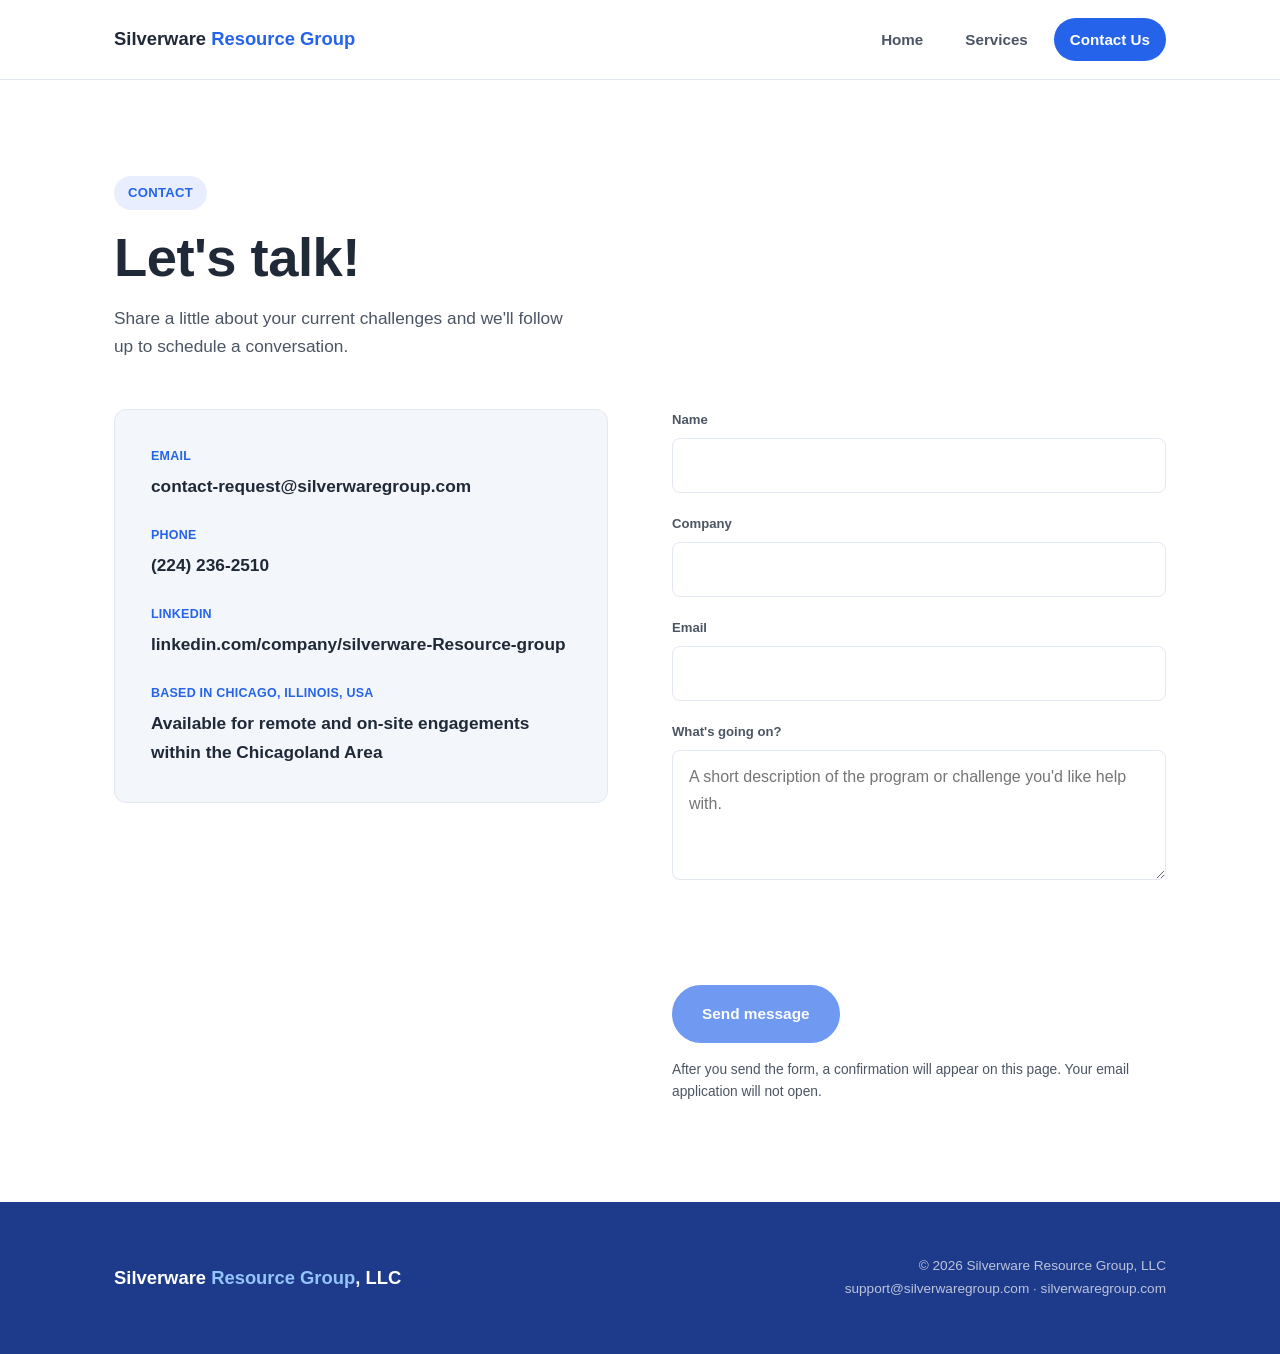
==== contact/index.html @ cdc07bdc "Update index.html" ====
<!doctype html>
<html lang="en" class="no-js">
<head>
<meta charset="utf-8">
<meta name="viewport" content="width=device-width, initial-scale=1, viewport-fit=cover">
<script>document.documentElement.classList.replace('no-js', 'js');</script>
<title>Contact Us — Silverware Resource Group</title>
<meta name="description" content="Get in touch with Silverware Resource Group to discuss fractional program, PMO, and delivery leadership support.">
<link rel="canonical" href="https://silverwaregroup.com/contact/">
<link rel="preconnect" href="https://challenges.cloudflare.com">
<link rel="stylesheet" href="../styles/style.css">
</head>
<body>

<a class="skip-link" href="#main-content">Skip to main content</a>

<header class="site-header">
  <nav class="nav" aria-label="Primary navigation">
    <a class="brand" href="../index.html">Silverware <span>Resource Group</span></a>
    <button class="nav-toggle" type="button" aria-expanded="false" aria-controls="primary-navigation">
      <span class="sr-only">Open navigation menu</span>
      <span class="nav-toggle-icon" aria-hidden="true"><span></span><span></span><span></span></span>
    </button>
    <ul class="nav-links" id="primary-navigation">
      <li><a href="../index.html">Home</a></li>
      <li><a href="../services/">Services</a></li>
      <li><a href="../contact/" aria-current="page">Contact Us</a></li>
    </ul>
  </nav>
</header>

<main id="main-content">

  <section class="hero hero-contact">
    <div class="wrap">
      <p class="eyebrow">Contact</p>
      <h1 class="hero-title-contact">Let's talk!</h1>
      <p class="lede">Share a little about your current challenges and we'll follow up to schedule a conversation.</p>
    </div>
  </section>

  <section class="contact-section">
    <div class="wrap">
      <div class="contact-grid">

        <div class="contact-card">
          <dl>
            <div>
              <dt>Email</dt>
              <dd><a href="mailto:contact-request@silverwaregroup.com">contact-request@silverwaregroup.com</a></dd>
            </div>
            <div>
              <dt>Phone</dt>
              <dd><a href="tel:+12242362510">(224) 236-2510</a></dd>
            </div>
            <div>
              <dt>LinkedIn</dt>
              <dd><a href="#">linkedin.com/company/silverware-Resource-group</a></dd>
            </div>
            <div>
              <dt>Based in Chicago, Illinois, USA</dt>
              <dd>Available for remote and on-site engagements within the Chicagoland Area</dd>
            </div>
          </dl>
        </div>

        <form
          class="contact-form"
          id="contact-form"
          action="https://forms.silverwaregroup.com/contact"
          method="post"
        >
          <div class="field">
            <label for="name">Name</label>
            <input id="name" name="name" type="text" autocomplete="name" maxlength="100" required>
          </div>
          <div class="field">
            <label for="company">Company</label>
            <input id="company" name="company" type="text" autocomplete="organization" maxlength="150">
          </div>
          <div class="field">
            <label for="email">Email</label>
            <input id="email" name="email" type="email" inputmode="email" autocomplete="email" maxlength="254" required>
          </div>
          <div class="field">
            <label for="message">What's going on?</label>
            <textarea id="message" name="message" maxlength="5000" required placeholder="A short description of the program or challenge you'd like help with."></textarea>
          </div>

          <div class="honeypot-field" aria-hidden="true">
            <label for="website">Leave this field blank</label>
            <input id="website" name="website" type="text" tabindex="-1" autocomplete="off">
          </div>

          <div class="turnstile-wrap" aria-label="Security verification">
            <div id="contact-turnstile"></div>
          </div>

          <noscript>
            <p class="form-status is-error">JavaScript must be enabled to submit this contact form.</p>
          </noscript>

          <p id="form-status" class="form-status" role="status" aria-live="polite" hidden></p>

          <div class="btn-row">
            <button class="btn btn-primary" id="contact-submit" type="submit" disabled>Send message</button>
          </div>
          <p class="form-note">After you send the form, a confirmation will appear on this page. Your email application will not open.</p>
        </form>

      </div>
    </div>
  </section>

</main>

<footer class="site-footer">
  <div class="wrap footer-grid">
    <p class="brand">Silverware <span>Resource Group</span>, LLC</p>
    <p class="footer-meta">© 2026 Silverware Resource Group, LLC<br><a href="mailto:support@silverwaregroup.com">support@silverwaregroup.com</a> · silverwaregroup.com</p>
  </div>
</footer>

<script src="../scripts/site.js" defer></script>
<script src="../scripts/contact-form.js" defer></script>
<script src="https://challenges.cloudflare.com/turnstile/v0/api.js?render=explicit&onload=onTurnstileLoad" defer></script>
</body>
</html>
---- styles/style.css ----
/* ==========================================================================
   Silverware Resource Group — shared stylesheet
   Palette: blue #2563EB / green #10B981 / amber #F59E0B / purple #8B5CF6 /
            teal #0891B2 / ink #1F2937 on white
   Fonts: Arial / Helvetica only
   ========================================================================== */

:root {
  --blue: #2563eb;
  --blue-dark: #1e3a8a;
  --green: #10b981;
  --amber: #f59e0b;
  --purple: #8b5cf6;
  --teal: #0891b2;

  --ink: #1f2937;
  --ink-soft: #4b5563;
  --paper: #ffffff;
  --paper-soft: #f3f6fb;
  --line: #e2e8f0;

  --font: Arial, Helvetica, "Helvetica Neue", sans-serif;

  --max-width: 1180px;
  --edge: clamp(24px, 5vw, 72px);
  --radius: 12px;
}

* { box-sizing: border-box; }

html { scroll-behavior: smooth; }

body {
  margin: 0;
  overflow-x: hidden;
  background: var(--paper);
  color: var(--ink);
  font-family: var(--font);
  font-size: 16px;
  line-height: 1.65;
  -webkit-font-smoothing: antialiased;
}

@media (prefers-reduced-motion: reduce) {
  * { animation: none !important; transition: none !important; scroll-behavior: auto !important; }
}

img {
  max-width: 100%;
  height: auto;
  display: block;
}

svg {
  max-width: 100%;
  display: block;
}

button,
input,
textarea { font: inherit; }

a { color: inherit; text-decoration: none; }

.sr-only {
  position: absolute;
  width: 1px;
  height: 1px;
  padding: 0;
  margin: -1px;
  overflow: hidden;
  clip: rect(0, 0, 0, 0);
  white-space: nowrap;
  border: 0;
}

.skip-link {
  position: fixed;
  top: 10px;
  left: 10px;
  z-index: 100;
  transform: translateY(-150%);
  padding: 10px 16px;
  border-radius: 8px;
  background: var(--blue-dark);
  color: #fff;
  font-weight: 700;
}

.skip-link:focus { transform: translateY(0); }

.wrap {
  max-width: var(--max-width);
  margin: 0 auto;
  padding-left: var(--edge);
  padding-right: var(--edge);
}

/* ---------------------------------- Nav ---------------------------------- */

.site-header {
  position: sticky;
  top: 0;
  z-index: 20;
  background: rgba(255, 255, 255, 0.94);
  backdrop-filter: saturate(140%) blur(6px);
  border-bottom: 1px solid var(--line);
}

.nav {
  position: relative;
  display: flex;
  align-items: center;
  justify-content: space-between;
  padding: 18px var(--edge);
  max-width: var(--max-width);
  margin: 0 auto;
  gap: 24px;
}

.brand {
  font-family: var(--font);
  font-size: 1.15rem;
  font-weight: 700;
  color: var(--ink);
  white-space: nowrap;
}

.brand span {
  color: var(--blue);
}

.nav-toggle {
  display: none;
  width: 46px;
  height: 46px;
  flex: 0 0 46px;
  align-items: center;
  justify-content: center;
  padding: 0;
  border: 1px solid var(--line);
  border-radius: 10px;
  background: var(--paper);
  color: var(--ink);
  cursor: pointer;
}

.nav-toggle:hover { background: var(--paper-soft); }
.no-js .nav-toggle { display: none; }

.nav-toggle-icon {
  width: 22px;
  height: 18px;
  display: flex;
  flex-direction: column;
  justify-content: space-between;
}

.nav-toggle-icon span {
  width: 100%;
  height: 2px;
  border-radius: 999px;
  background: currentColor;
  transition: transform 0.2s ease, opacity 0.2s ease;
}

.nav.nav-open .nav-toggle-icon span:nth-child(1) { transform: translateY(8px) rotate(45deg); }
.nav.nav-open .nav-toggle-icon span:nth-child(2) { opacity: 0; }
.nav.nav-open .nav-toggle-icon span:nth-child(3) { transform: translateY(-8px) rotate(-45deg); }

.nav-links {
  display: flex;
  gap: clamp(6px, 1vw, 10px);
  list-style: none;
  margin: 0;
  padding: 0;
  font-size: 0.95rem;
  font-weight: 700;
}

.nav-links a {
  display: inline-block;
  padding: 9px 16px;
  border-radius: 999px;
  color: var(--ink-soft);
  transition: all 0.2s ease;
}

.nav-links a:hover {
  color: var(--blue);
  background: var(--paper-soft);
}

.nav-links a[aria-current="page"] {
  color: #fff;
  background: var(--blue);
}

/* ---------------------------------- Hero ---------------------------------- */

.hero { padding: clamp(48px, 8vw, 96px) 0 clamp(40px, 6vw, 64px); }

.hero-grid {
  display: grid;
  grid-template-columns: 1.05fr 0.95fr;
  gap: clamp(32px, 6vw, 64px);
  align-items: center;
}

.eyebrow {
  display: inline-block;
  font-size: 0.82rem;
  font-weight: 700;
  letter-spacing: 0.02em;
  text-transform: uppercase;
  color: var(--blue);
  background: #e8eefd;
  padding: 6px 14px;
  border-radius: 999px;
  margin: 0 0 18px;
}

.hero h1 {
  font-family: var(--font);
  font-weight: 700;
  font-size: clamp(2.3rem, 4.6vw, 3.4rem);
  line-height: 1.1;
  letter-spacing: -0.01em;
  margin: 0 0 16px;
  color: var(--ink);
}

.hero .subhead {
  font-size: clamp(1.1rem, 1.6vw, 1.3rem);
  font-weight: 700;
  color: var(--blue-dark);
  margin: 0 0 18px;
}

.hero p.lede {
  font-size: 1.08rem;
  color: var(--ink-soft);
  max-width: 48ch;
  margin: 0 0 32px;
}

.hero-art { position: relative; min-width: 0; }

.hero-art img {
  width: 100%;
  height: auto;
  aspect-ratio: auto;
  object-fit: cover;
  border-radius: var(--radius);
  box-shadow: 0 20px 45px -18px rgba(31, 41, 55, 0.35);
}

.hero-art .photo-credit {
  margin-top: 10px;
  font-size: 0.74rem;
  color: var(--ink-soft);
  text-align: right;
}

.hero-art .photo-credit a:hover { color: var(--blue); }

/* ---------------------------------- Buttons ---------------------------------- */

.btn-row { display: flex; flex-wrap: wrap; gap: 16px; align-items: center; }

.btn {
  min-height: 48px;
  display: inline-flex;
  align-items: center;
  gap: 10px;
  padding: 14px 28px;
  font-family: var(--font);
  font-size: 0.96rem;
  font-weight: 700;
  border-radius: 999px;
  border: 2px solid transparent;
  cursor: pointer;
  transition: all 0.2s ease;
}

.btn-primary { background: var(--blue); color: #fff; border-color: var(--blue); }
.btn-primary:hover { background: var(--blue-dark); border-color: var(--blue-dark); }

.btn-ghost { background: transparent; color: var(--blue); border-color: var(--blue); }
.btn-ghost:hover { background: var(--blue); color: #fff; }

.btn svg { width: 16px; height: 16px; }

/* ---------------------------------- Sections ---------------------------------- */

section { padding: clamp(48px, 7vw, 84px) 0; }

.section-alt { background: var(--paper-soft); }

.section-head { max-width: 62ch; margin-bottom: clamp(32px, 5vw, 52px); }

.section-head h2 {
  font-family: var(--font);
  font-weight: 700;
  font-size: clamp(1.7rem, 2.8vw, 2.2rem);
  margin: 10px 0 14px;
  color: var(--ink);
}

.section-head p { color: var(--ink-soft); font-size: 1.04rem; margin: 0; }

.hero-title-narrow { max-width: 22ch; }
.hero-title-contact { max-width: 18ch; }
.hero-contact { padding-bottom: 8px; }
.service-section,
.contact-section { padding-top: 8px; }

/* ---------------------------------- Icon badges ---------------------------------- */

.icon-badge {
  width: 52px;
  height: 52px;
  border-radius: 14px;
  display: flex;
  align-items: center;
  justify-content: center;
  margin-bottom: 18px;
}

.icon-badge svg { width: 26px; height: 26px; }

.icon-blue   { background: #e8eefd; color: var(--blue); }
.icon-green  { background: #e3f9f1; color: var(--green); }
.icon-amber  { background: #fef3e2; color: var(--amber); }
.icon-purple { background: #f1ecfe; color: var(--purple); }
.icon-teal   { background: #e3f4f8; color: var(--teal); }

/* ---------------------------------- Pillars (home strip) ---------------------------------- */

.pillars {
  display: grid;
  grid-template-columns: repeat(4, 1fr);
  gap: 28px;
}

.pillar {
  background: var(--paper);
  border: 1px solid var(--line);
  border-radius: var(--radius);
  padding: 28px 24px;
  transition: transform 0.2s ease, box-shadow 0.2s ease;
}

.pillar:hover {
  transform: translateY(-4px);
  box-shadow: 0 16px 32px -20px rgba(31, 41, 55, 0.25);
}

.pillar h3 {
  font-family: var(--font);
  font-size: 1.1rem;
  font-weight: 700;
  margin: 0 0 8px;
  line-height: 1.3;
}

.pillar p { font-size: 0.95rem; color: var(--ink-soft); margin: 0; }

/* ---------------------------------- Services list ---------------------------------- */

.service-list {
  display: grid;
  gap: 22px;
}

.service-row {
  display: grid;
  grid-template-columns: 64px 1fr;
  gap: 24px;
  padding: 28px;
  background: var(--paper);
  border: 1px solid var(--line);
  border-radius: var(--radius);
  transition: transform 0.2s ease, box-shadow 0.2s ease;
}

.service-row:hover {
  transform: translateY(-3px);
  box-shadow: 0 18px 36px -22px rgba(31, 41, 55, 0.28);
}

.service-row .icon-badge { margin-bottom: 0; }

.service-row > div:last-child { min-width: 0; }

.service-row h3 {
  font-family: var(--font);
  font-size: clamp(1.2rem, 1.8vw, 1.4rem);
  font-weight: 700;
  margin: 0 0 8px;
  color: var(--ink);
  line-height: 1.25;
}

.service-row p { margin: 0; color: var(--ink-soft); font-size: 1rem; max-width: 68ch; }

.service-row .tag {
  display: inline-block;
  margin-top: 14px;
  font-size: 0.78rem;
  font-weight: 700;
  text-transform: uppercase;
  letter-spacing: 0.02em;
  color: var(--blue);
  background: #e8eefd;
  padding: 4px 12px;
  border-radius: 999px;
}

/* ---------------------------------- CTA band ---------------------------------- */

.cta-band {
  background: linear-gradient(135deg, var(--blue) 0%, var(--blue-dark) 100%);
  color: #fff;
}

.cta-band .section-head p { color: rgba(255,255,255,0.85); }
.cta-copy { color: rgba(255,255,255,0.85); font-size: 1.04rem; margin: 0 0 28px; }
.cta-band .eyebrow { background: rgba(255,255,255,0.16); color: #fff; }
.cta-band h2 { color: #fff; }

.cta-band .btn-primary { background: #fff; color: var(--blue-dark); border-color: #fff; }
.cta-band .btn-primary:hover { background: var(--amber); border-color: var(--amber); color: #fff; }

.cta-band .btn-ghost { color: #fff; border-color: rgba(255,255,255,0.6); }
.cta-band .btn-ghost:hover { background: rgba(255,255,255,0.16); }

.cta-grid {
  display: grid;
  grid-template-columns: 1.1fr 0.9fr;
  gap: clamp(32px, 6vw, 56px);
  align-items: center;
}

.cta-grid img {
  width: 100%;
  height: auto;
  border-radius: var(--radius);
  box-shadow: 0 20px 45px -18px rgba(0,0,0,0.4);
}

/* ---------------------------------- Contact ---------------------------------- */

.contact-grid {
  display: grid;
  grid-template-columns: 1fr 1fr;
  gap: clamp(32px, 6vw, 64px);
  align-items: start;
}

.contact-card {
  background: var(--paper-soft);
  border: 1px solid var(--line);
  border-radius: var(--radius);
  padding: clamp(28px, 4vw, 36px);
}

.contact-card dl { margin: 0; display: grid; gap: 24px; }

.contact-card dt {
  font-size: 0.78rem;
  font-weight: 700;
  letter-spacing: 0.02em;
  text-transform: uppercase;
  color: var(--blue);
  margin-bottom: 6px;
}

.contact-card dd { margin: 0; font-size: 1.08rem; font-weight: 700; overflow-wrap: anywhere; }

.contact-card dd a:hover { color: var(--blue); }

form.contact-form { display: grid; gap: 20px; }

.field { display: grid; gap: 8px; }

.field label {
  font-size: 0.82rem;
  font-weight: 700;
  color: var(--ink-soft);
}

.field input,
.field textarea {
  font-family: var(--font);
  font-size: 1rem;
  padding: 13px 16px;
  border: 1px solid var(--line);
  background: var(--paper);
  color: var(--ink);
  border-radius: 8px;
  width: 100%;
  min-width: 0;
}

.field input:focus,
.field textarea:focus,
a:focus-visible,
button:focus-visible {
  outline: 2px solid var(--blue);
  outline-offset: 2px;
}

.field textarea { resize: vertical; min-height: 130px; }

.form-note { font-size: 0.86rem; color: var(--ink-soft); margin-top: -4px; }

.honeypot-field {
  position: absolute;
  left: -10000px;
  width: 1px;
  height: 1px;
  overflow: hidden;
}

.turnstile-wrap {
  width: 100%;
  min-height: 65px;
  overflow: hidden;
}

#contact-turnstile { max-width: 100%; }

.form-status {
  margin: 0;
  padding: 12px 14px;
  border-left: 4px solid var(--blue);
  border-radius: 8px;
  background: var(--paper-soft);
  color: var(--ink);
  font-size: 0.92rem;
  font-weight: 700;
}

.form-status.is-success { border-left-color: var(--green); }
.form-status.is-error { border-left-color: var(--amber); }

.contact-form .btn:disabled {
  cursor: not-allowed;
  opacity: 0.65;
}

/* ---------------------------------- Footer ---------------------------------- */

.site-footer {
  background: var(--blue-dark);
  color: rgba(255,255,255,0.85);
  padding: 40px 0;
}

.footer-grid {
  display: flex;
  justify-content: space-between;
  align-items: center;
  flex-wrap: wrap;
  gap: 16px;
}

.site-footer .brand { color: #fff; }
.site-footer .brand span { color: #93c5fd; }

.footer-meta {
  font-size: 0.85rem;
  color: rgba(255,255,255,0.7);
  text-align: right;
}

.footer-meta a:hover { color: #fff; }

/* ---------------------------------- Responsive ---------------------------------- */

@media (max-width: 1000px) {
  .pillars { gap: 22px; }
  .pillar { padding: 24px 20px; }
}

@media (max-width: 900px) {
  .hero-grid { grid-template-columns: 1fr; }
  .hero-art { order: -1; }
  .hero-art img {
    width: 100%;
    max-height: 440px;
    object-fit: cover;
  }

  .pillars { grid-template-columns: 1fr 1fr; }

  .cta-grid { grid-template-columns: 1fr; }
  .cta-grid img {
    order: -1;
  }

  .contact-grid { grid-template-columns: 1fr; }
  .contact-card { max-width: none; }

  .footer-meta { text-align: left; }
}

@media (max-width: 720px) {
  :root { --edge: 20px; }

  .site-header {
    padding-left: env(safe-area-inset-left);
    padding-right: env(safe-area-inset-right);
  }

  .nav {
    flex-wrap: wrap;
    padding-top: 12px;
    padding-bottom: 12px;
    gap: 12px;
  }

  .brand {
    min-width: 0;
    font-size: 1.08rem;
    white-space: normal;
    line-height: 1.2;
  }

  .nav-toggle { display: inline-flex; }

  .nav-links {
    order: 3;
    width: 100%;
    flex-direction: column;
    gap: 4px;
    padding-top: 10px;
    border-top: 1px solid var(--line);
  }

  .js .nav-links { display: none; }
  .js .nav.nav-open .nav-links { display: flex; }

  .nav-links a {
    display: block;
    width: 100%;
    min-height: 44px;
    padding: 10px 14px;
    border-radius: 8px;
  }

  .hero {
    padding-top: 38px;
    padding-bottom: 40px;
  }

  section { padding-top: 44px; padding-bottom: 44px; }

  .hero h1 { font-size: clamp(2rem, 9vw, 2.75rem); }
  .hero p.lede { font-size: 1.02rem; }

  .section-head { margin-bottom: 30px; }
  .section-head h2 { font-size: clamp(1.55rem, 7vw, 2rem); }

  .footer-grid {
    align-items: flex-start;
    flex-direction: column;
  }

  .footer-meta { margin: 0; }
}

@media (max-width: 620px) {
  .pillars { grid-template-columns: 1fr; }

  .btn-row {
    align-items: stretch;
    gap: 12px;
  }

  .btn-row .btn {
    flex: 1 1 100%;
    width: 100%;
    max-width: 100%;
    justify-content: center;
    text-align: center;
  }

  .service-row {
    grid-template-columns: 52px minmax(0, 1fr);
    gap: 16px;
    padding: 22px;
  }

  .service-row .icon-badge {
    width: 48px;
    height: 48px;
  }

  .contact-card { padding: 24px; }
  .contact-grid > * { min-width: 0; }
}

@media (max-width: 430px) {
  :root { --edge: 18px; }

  .nav { gap: 10px; }
  .brand { font-size: 1rem; }

  .hero-art img { max-height: 300px; }

  .eyebrow {
    font-size: 0.74rem;
    padding: 5px 11px;
  }

  .pillar { padding: 24px 20px; }

  .service-row {
    grid-template-columns: 1fr;
    padding: 22px 20px;
  }

  .service-row .icon-badge { margin-bottom: 2px; }

  .contact-card dd { font-size: 1rem; }

  .site-footer { padding: 32px 0; }
}

@media (hover: none) {
  .pillar:hover,
  .service-row:hover {
    transform: none;
    box-shadow: none;
  }
}

@media (max-width: 340px) {
  :root { --edge: 14px; }
  .brand { max-width: 210px; }
  .eyebrow {
    font-size: 0.68rem;
    letter-spacing: 0;
    padding: 5px 9px;
    white-space: nowrap;
  }
  .nav-toggle { width: 42px; height: 42px; flex-basis: 42px; }
  .btn { padding-left: 20px; padding-right: 20px; }
}
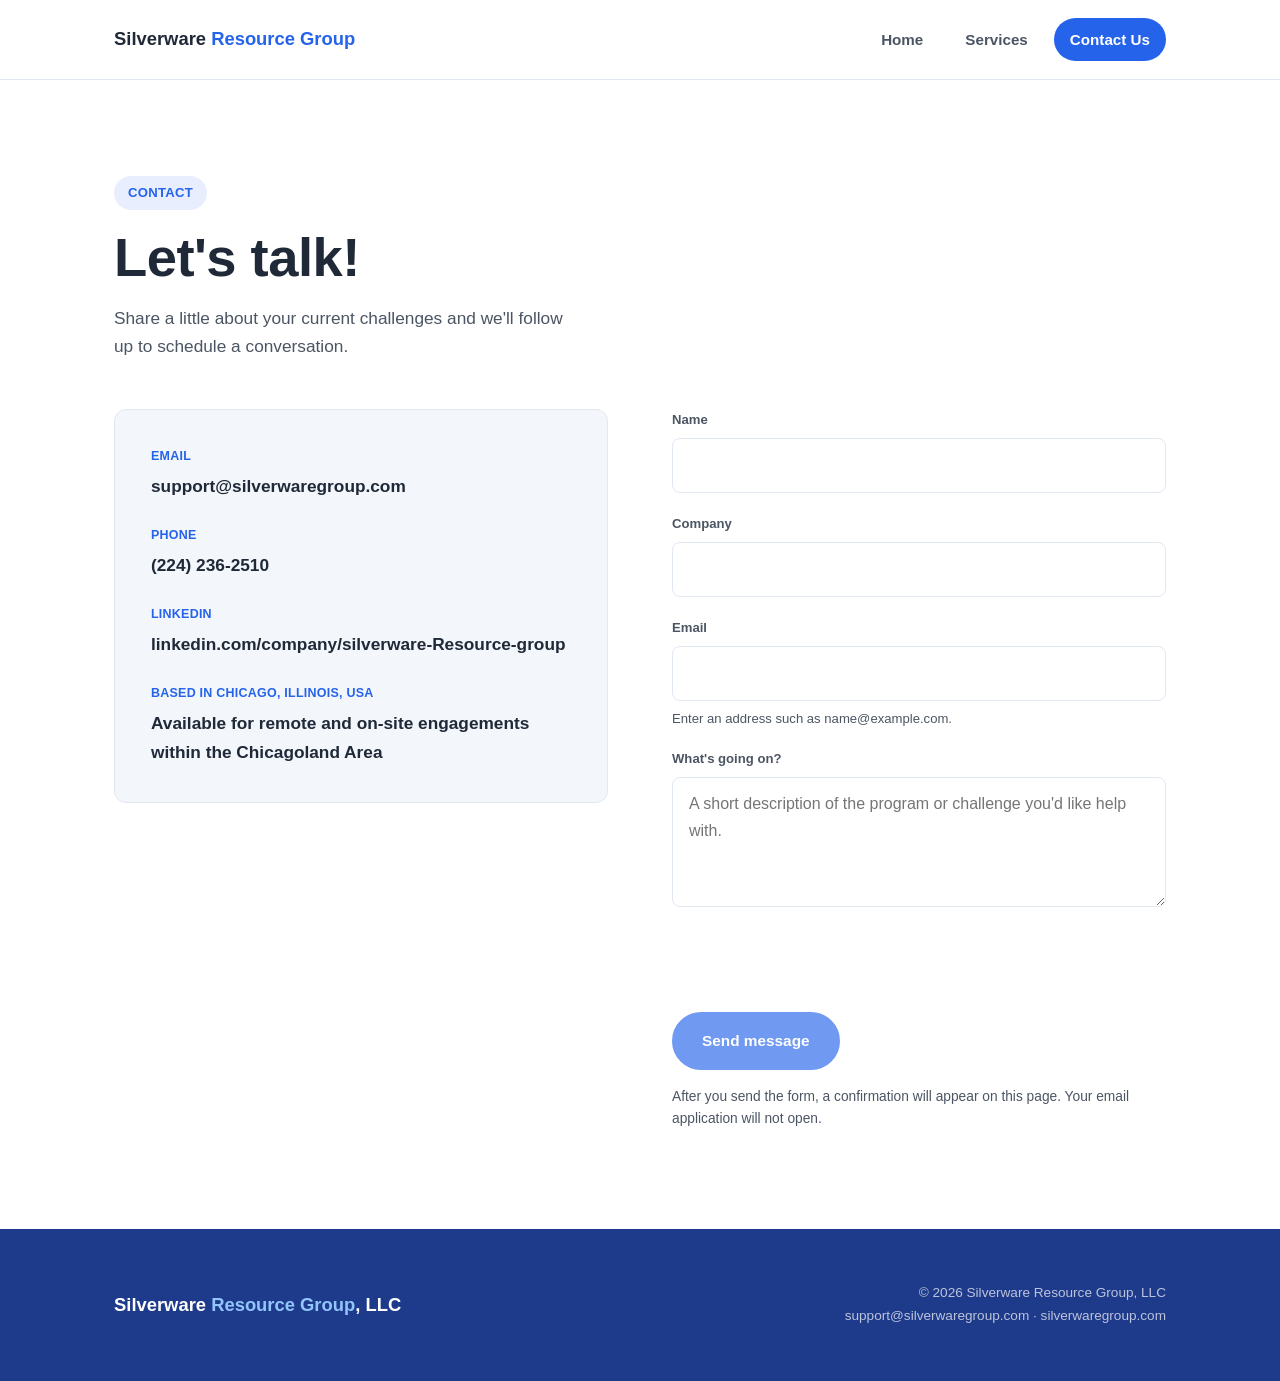
==== commit bbf74a2a: "Added e-Mail form validation" ====
--- a/contact/index.html
+++ b/contact/index.html
@@ -47,7 +47,7 @@
           <dl>
             <div>
               <dt>Email</dt>
-              <dd><a href="mailto:contact-request@silverwaregroup.com">contact-request@silverwaregroup.com</a></dd>
+              <dd><a href="mailto:support@silverwaregroup.com">support@silverwaregroup.com</a></dd>
             </div>
             <div>
               <dt>Phone</dt>
@@ -78,9 +78,20 @@
             <label for="company">Company</label>
             <input id="company" name="company" type="text" autocomplete="organization" maxlength="150">
           </div>
-          <div class="field">
+          <div class="field" id="email-field">
             <label for="email">Email</label>
-            <input id="email" name="email" type="email" inputmode="email" autocomplete="email" maxlength="254" required>
+            <input
+              id="email"
+              name="email"
+              type="email"
+              inputmode="email"
+              autocomplete="email"
+              maxlength="254"
+              aria-describedby="email-format-hint email-format-error"
+              required
+            >
+            <p id="email-format-hint" class="field-help">Enter an address such as name@example.com.</p>
+            <p id="email-format-error" class="field-error" aria-live="polite" hidden></p>
           </div>
           <div class="field">
             <label for="message">What's going on?</label>
--- a/styles/style.css
+++ b/styles/style.css
@@ -490,6 +490,20 @@
   color: var(--ink-soft);
 }
 
+.field-help,
+.field-error {
+  margin: 0;
+  font-size: 0.82rem;
+  line-height: 1.45;
+}
+
+.field-help { color: var(--ink-soft); }
+
+.field-error {
+  color: var(--amber);
+  font-weight: 700;
+}
+
 .field input,
 .field textarea {
   font-family: var(--font);
@@ -511,6 +525,11 @@
   outline-offset: 2px;
 }
 
+.field input[aria-invalid="true"] {
+  border-color: var(--amber);
+  box-shadow: 0 0 0 1px var(--amber);
+}
+
 .field textarea { resize: vertical; min-height: 130px; }
 
 .form-note { font-size: 0.86rem; color: var(--ink-soft); margin-top: -4px; }
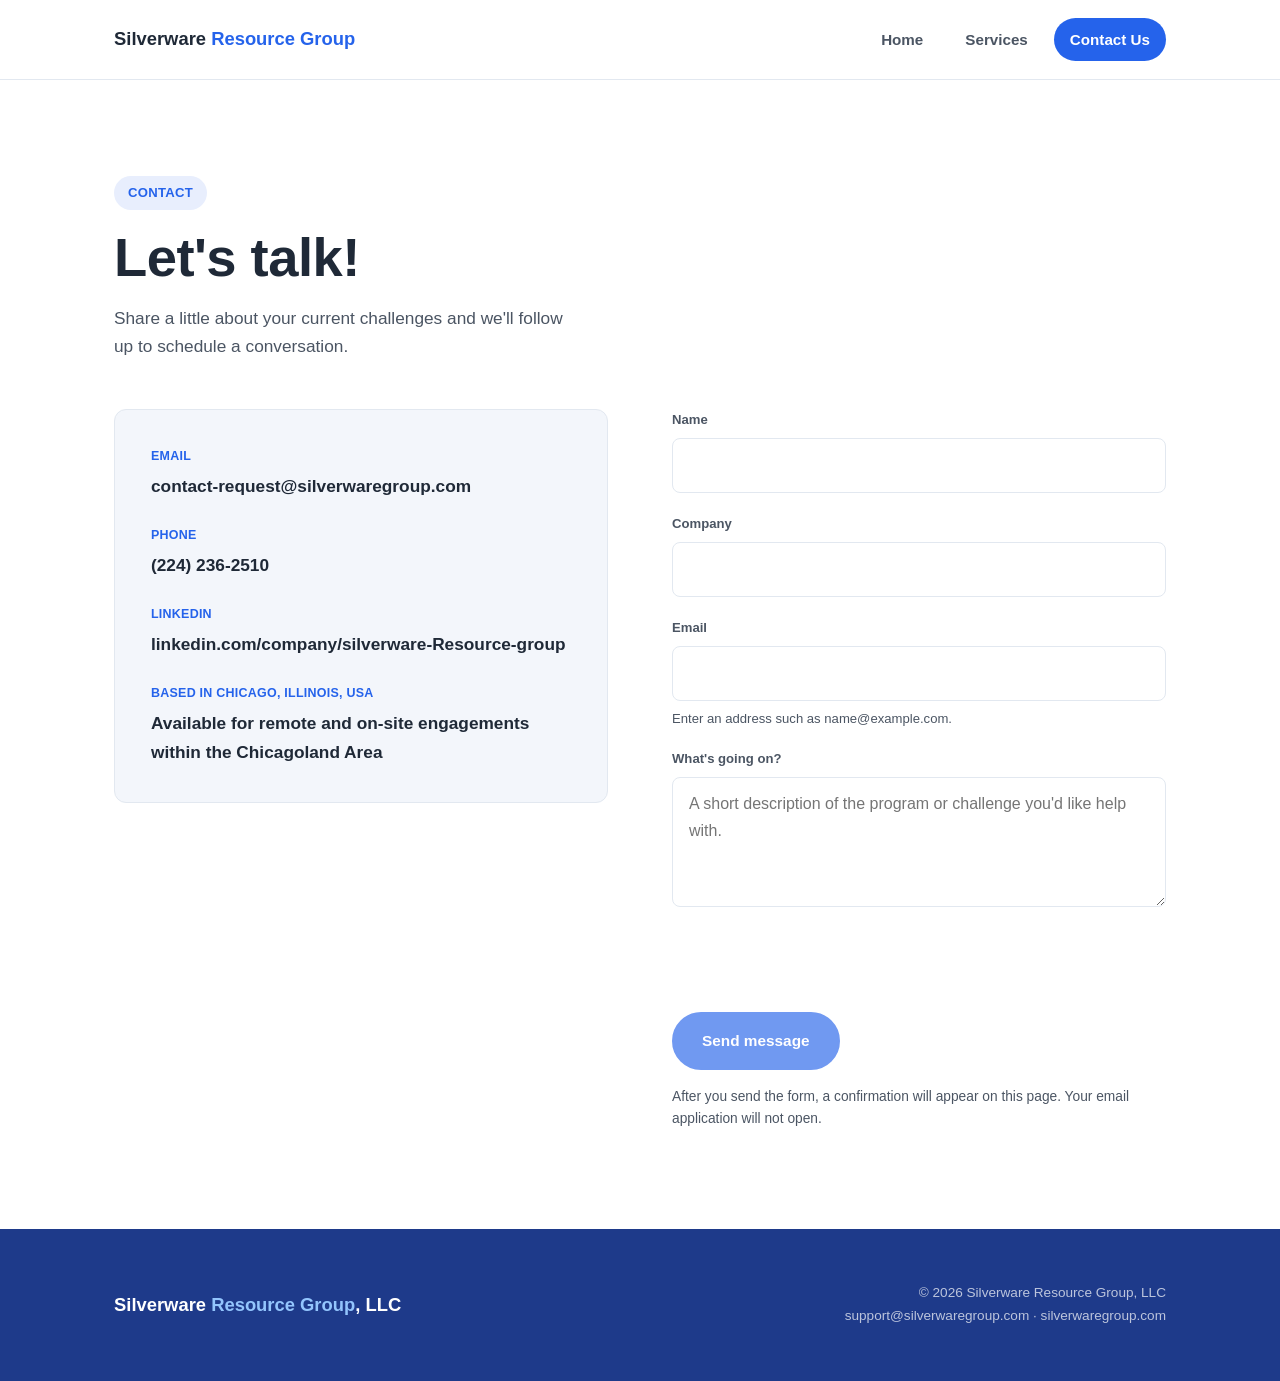
==== commit ac7fae97: "Merge branch 'main' of https://github.com/howard-silver-pmp/SilverwareGroup" ====
--- a/contact/index.html
+++ b/contact/index.html
@@ -47,7 +47,7 @@
           <dl>
             <div>
               <dt>Email</dt>
-              <dd><a href="mailto:support@silverwaregroup.com">support@silverwaregroup.com</a></dd>
+              <dd><a href="mailto:contact-request@silverwaregroup.com">contact-request@silverwaregroup.com</a></dd>
             </div>
             <div>
               <dt>Phone</dt>
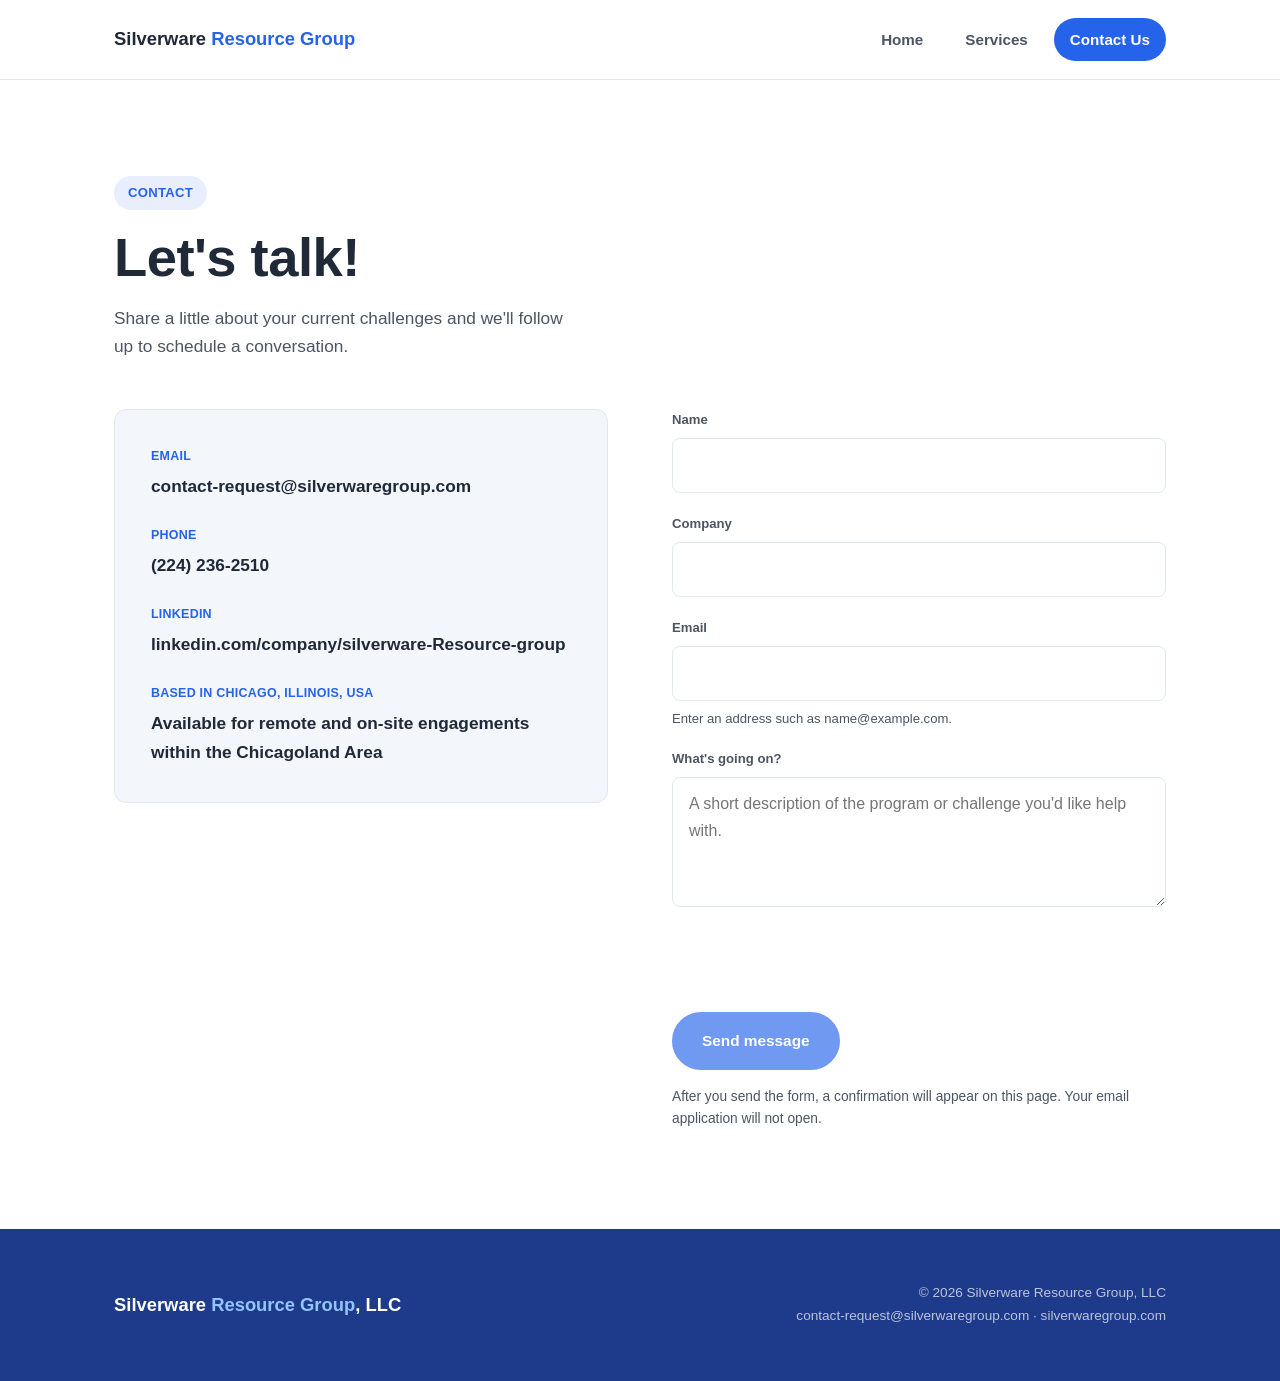
==== commit c5d11d19: "Removed old mailto: refs" ====
--- a/contact/index.html
+++ b/contact/index.html
@@ -128,7 +128,7 @@
 <footer class="site-footer">
   <div class="wrap footer-grid">
     <p class="brand">Silverware <span>Resource Group</span>, LLC</p>
-    <p class="footer-meta">© 2026 Silverware Resource Group, LLC<br><a href="mailto:support@silverwaregroup.com">support@silverwaregroup.com</a> · silverwaregroup.com</p>
+    <p class="footer-meta">© 2026 Silverware Resource Group, LLC<br><a href="mailto:contact-request@silverwaregroup.com">contact-request@silverwaregroup.com</a> · silverwaregroup.com</p>
   </div>
 </footer>
 
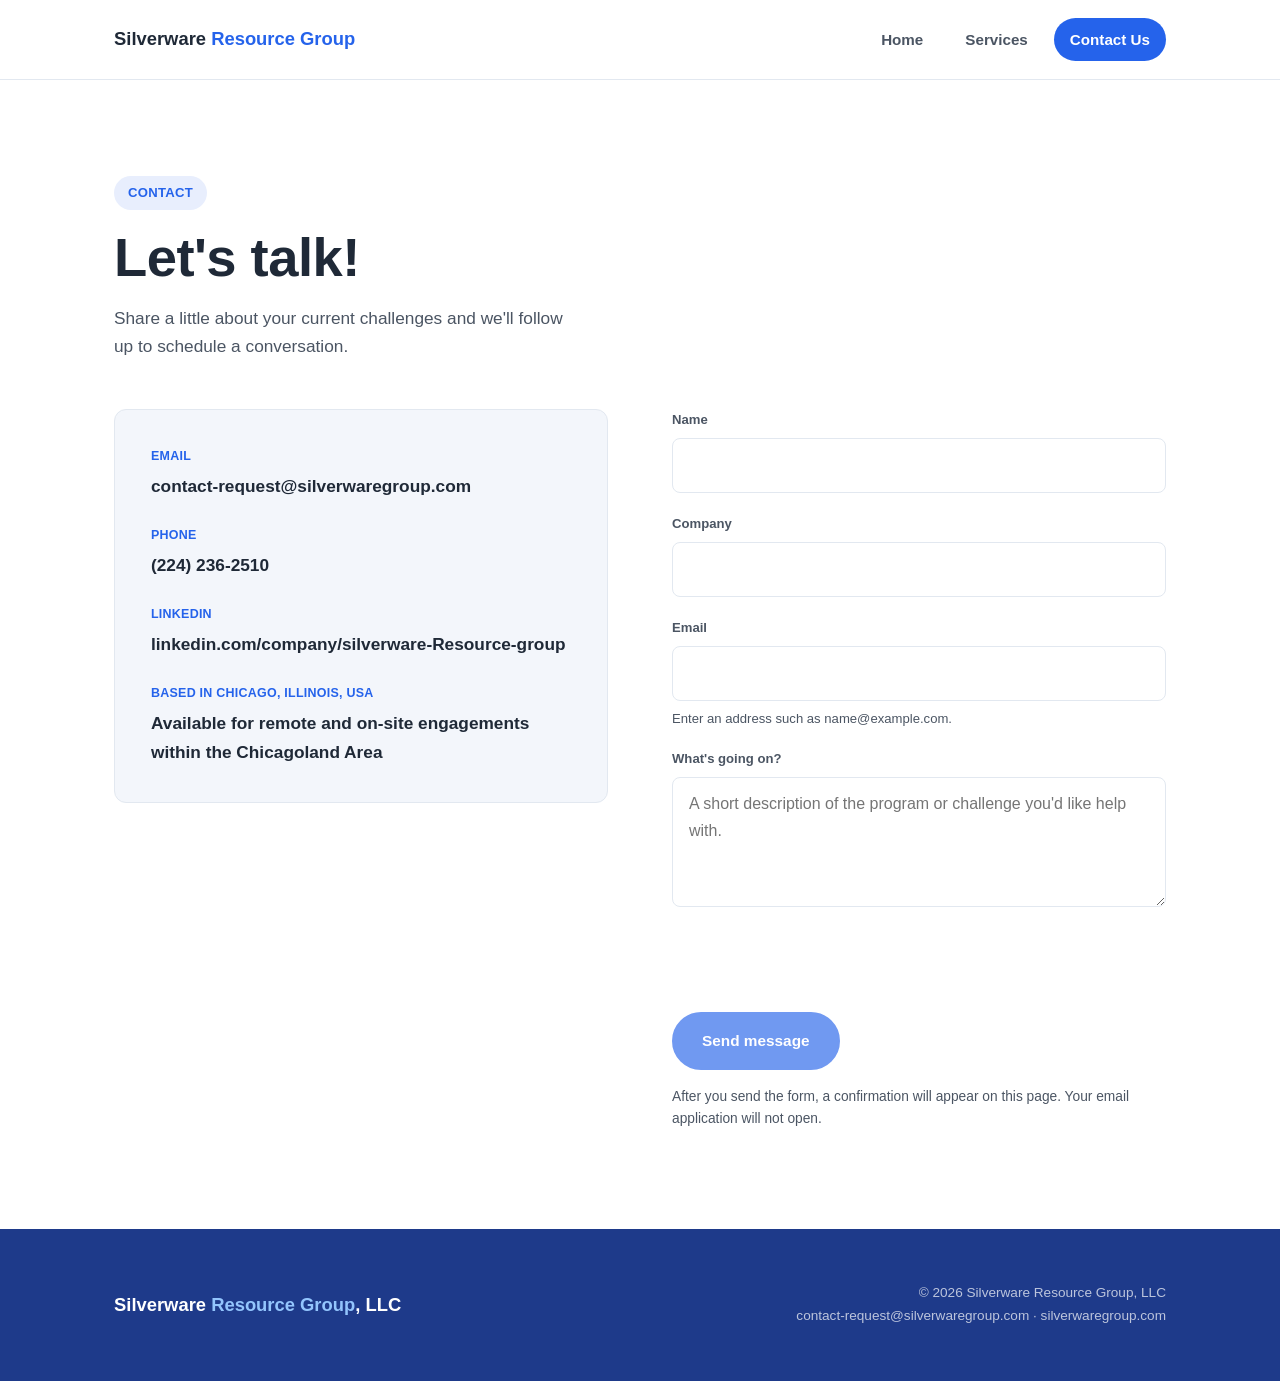
==== commit 8f1b7f5d: "Added automatic year on copyright footer" ====
--- a/contact/index.html
+++ b/contact/index.html
@@ -128,7 +128,10 @@
 <footer class="site-footer">
   <div class="wrap footer-grid">
     <p class="brand">Silverware <span>Resource Group</span>, LLC</p>
-    <p class="footer-meta">© 2026 Silverware Resource Group, LLC<br><a href="mailto:contact-request@silverwaregroup.com">contact-request@silverwaregroup.com</a> · silverwaregroup.com</p>
+    <p class="footer-meta">
+      &copy; <span data-current-year>2026</span>
+  Silverware Resource Group, LLC<br><a href="mailto:contact-request@silverwaregroup.com">contact-request@silverwaregroup.com</a> · silverwaregroup.com
+    </p>
   </div>
 </footer>
 
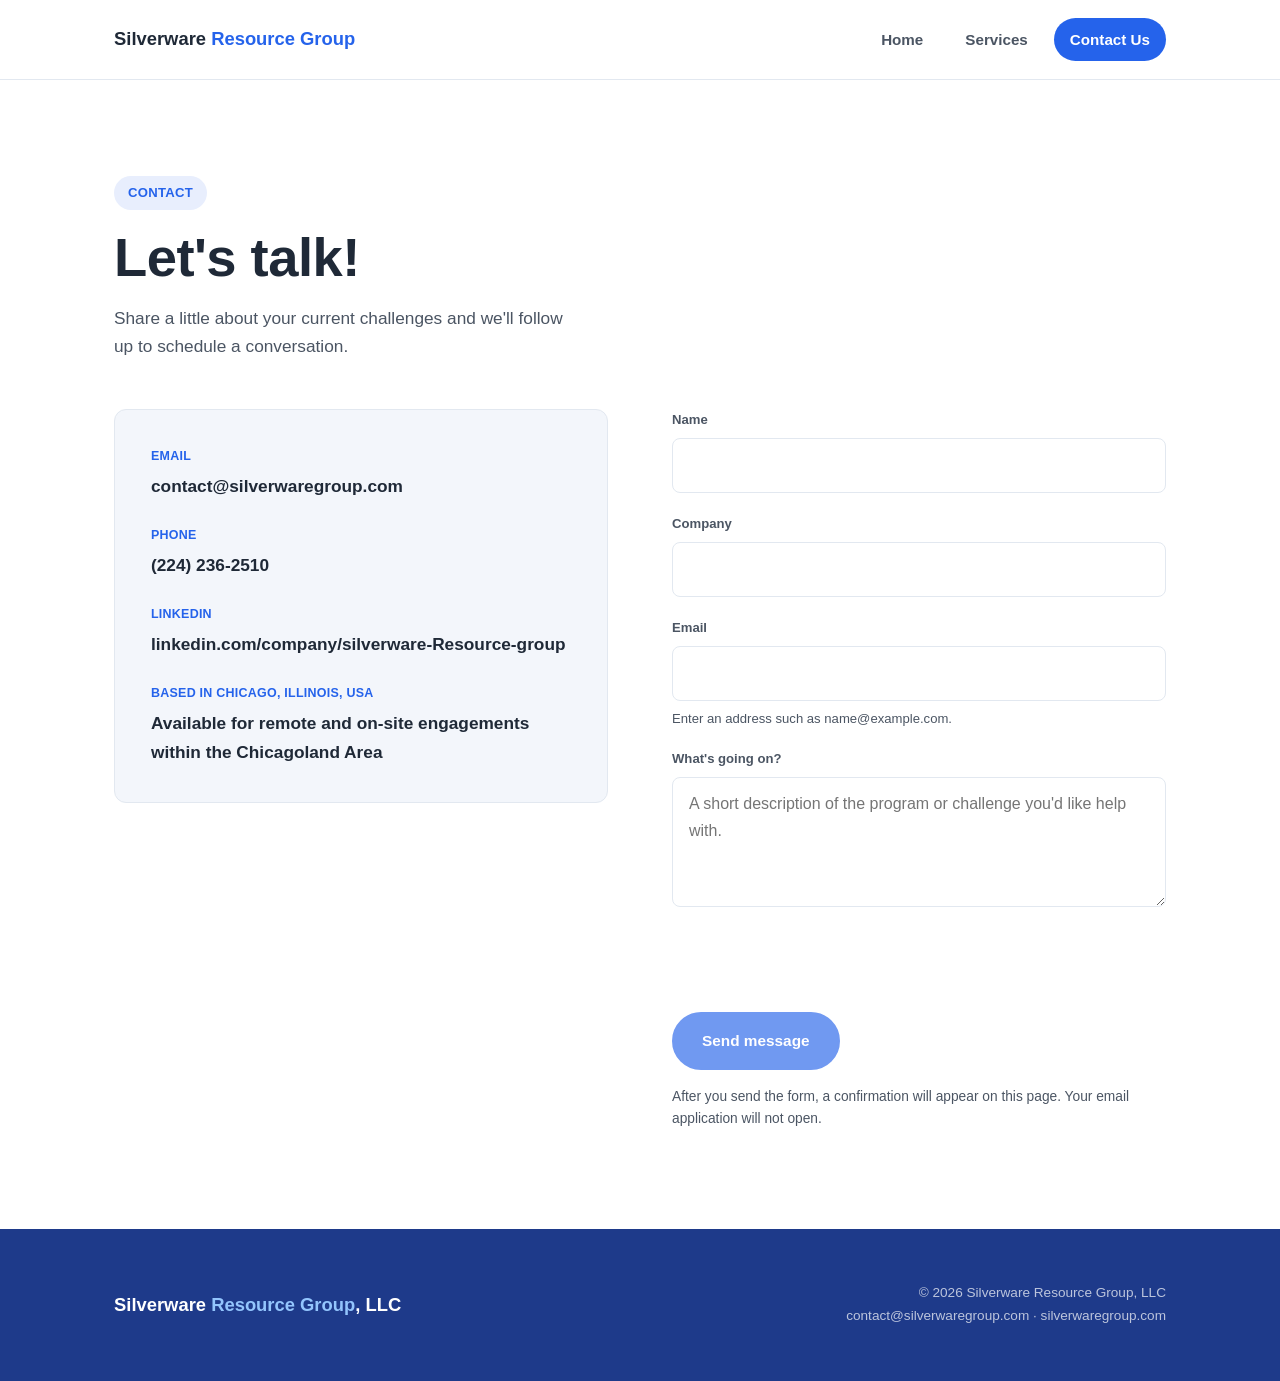
==== commit 2fb4cdd9: "Updated Contact e-mail address" ====
--- a/contact/index.html
+++ b/contact/index.html
@@ -47,7 +47,7 @@
           <dl>
             <div>
               <dt>Email</dt>
-              <dd><a href="mailto:contact-request@silverwaregroup.com">contact-request@silverwaregroup.com</a></dd>
+              <dd><a href="mailto:contact@silverwaregroup.com">contact@silverwaregroup.com</a></dd>
             </div>
             <div>
               <dt>Phone</dt>
@@ -130,7 +130,7 @@
     <p class="brand">Silverware <span>Resource Group</span>, LLC</p>
     <p class="footer-meta">
       &copy; <span data-current-year>2026</span>
-  Silverware Resource Group, LLC<br><a href="mailto:contact-request@silverwaregroup.com">contact-request@silverwaregroup.com</a> · silverwaregroup.com
+  Silverware Resource Group, LLC<br><a href="mailto:contact@silverwaregroup.com">contact@silverwaregroup.com</a> · silverwaregroup.com
     </p>
   </div>
 </footer>
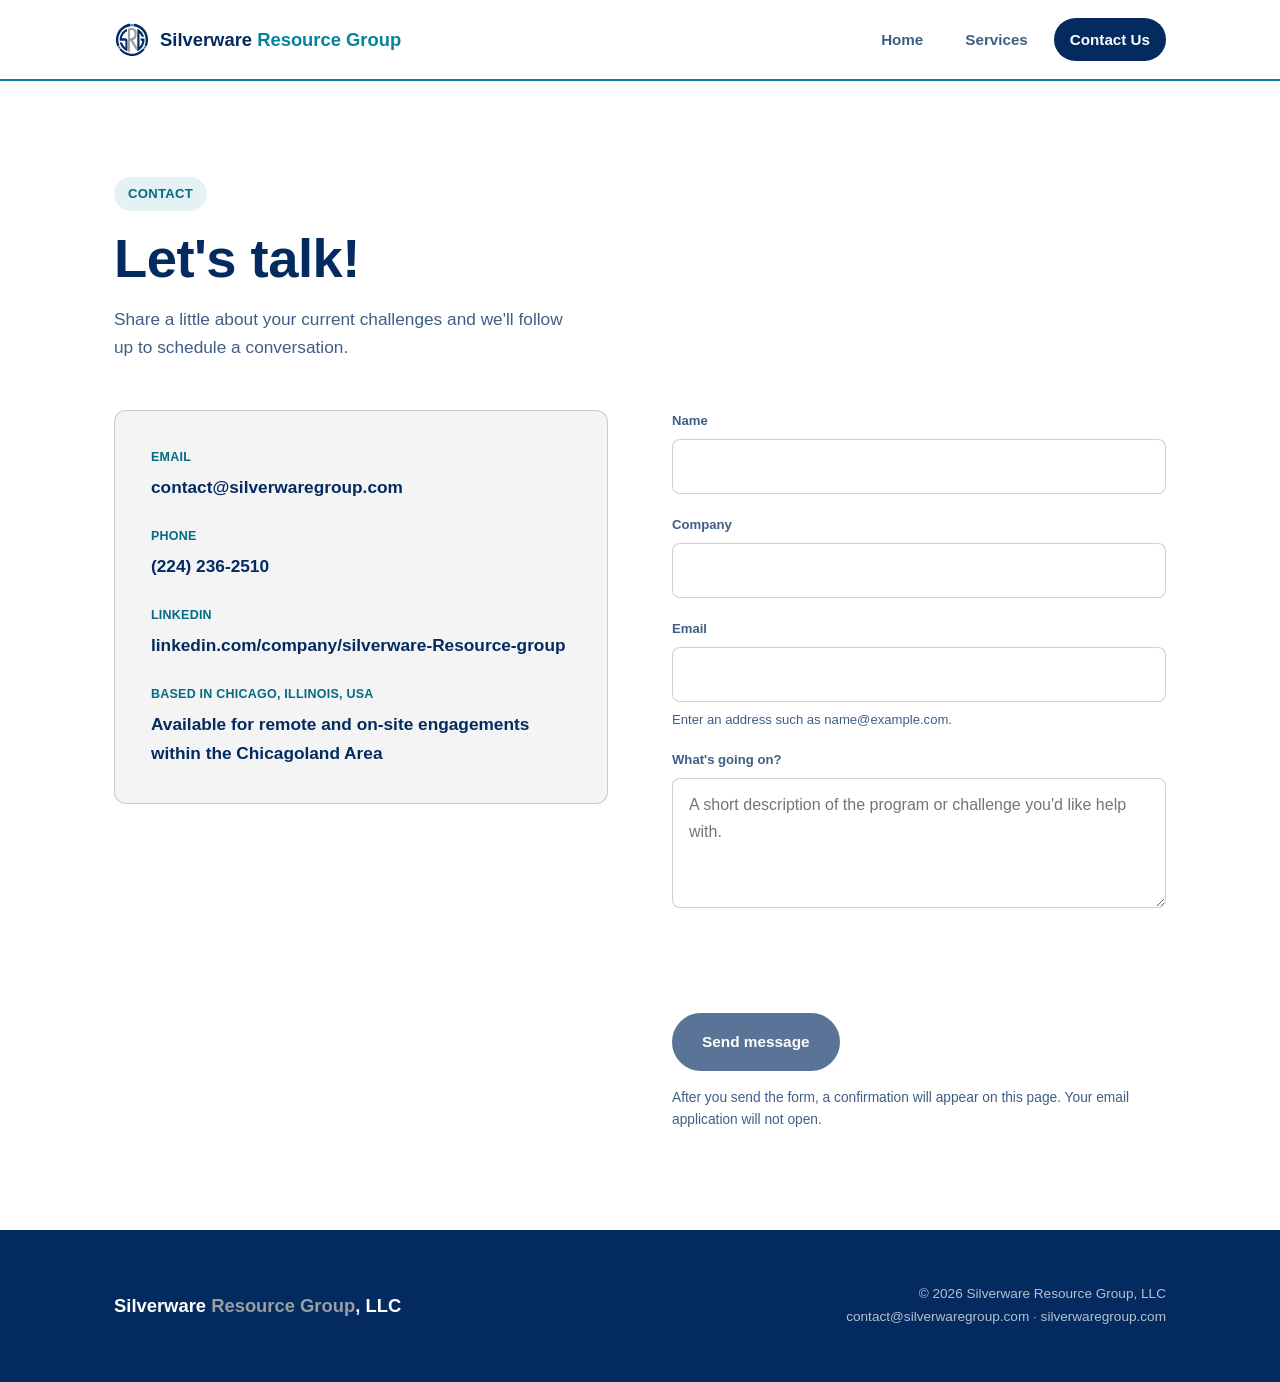
==== commit 97287cc4: "Branded Version" ====
--- a/contact/index.html
+++ b/contact/index.html
@@ -6,7 +6,12 @@
 <script>document.documentElement.classList.replace('no-js', 'js');</script>
 <title>Contact Us — Silverware Resource Group</title>
 <meta name="description" content="Get in touch with Silverware Resource Group to discuss fractional program, PMO, and delivery leadership support.">
+<meta name="theme-color" content="#032B60">
 <link rel="canonical" href="https://silverwaregroup.com/contact/">
+<link rel="icon" href="../images/brand/favicon.svg" type="image/svg+xml">
+<link rel="icon" href="../images/brand/favicon-32x32.png" type="image/png" sizes="32x32">
+<link rel="shortcut icon" href="../images/brand/favicon.ico">
+<link rel="apple-touch-icon" href="../images/brand/apple-touch-icon.png" sizes="180x180">
 <link rel="preconnect" href="https://challenges.cloudflare.com">
 <link rel="stylesheet" href="../styles/style.css">
 </head>
@@ -16,7 +21,10 @@
 
 <header class="site-header">
   <nav class="nav" aria-label="Primary navigation">
-    <a class="brand" href="../index.html">Silverware <span>Resource Group</span></a>
+    <a class="brand site-brand" href="../index.html" aria-label="Silverware Resource Group home">
+      <img src="../images/brand/srg-monogram.svg" width="36" height="36" alt="">
+      <span class="site-brand-text">Silverware <strong>Resource Group</strong></span>
+    </a>
     <button class="nav-toggle" type="button" aria-expanded="false" aria-controls="primary-navigation">
       <span class="sr-only">Open navigation menu</span>
       <span class="nav-toggle-icon" aria-hidden="true"><span></span><span></span><span></span></span>
--- a/styles/style.css
+++ b/styles/style.css
@@ -1,23 +1,35 @@
 /* ==========================================================================
    Silverware Resource Group — shared stylesheet
-   Palette: blue #2563EB / green #10B981 / amber #F59E0B / purple #8B5CF6 /
-            teal #0891B2 / ink #1F2937 on white
+   Approved brand palette:
+   SRG Navy #032B60 / SRG Teal #04839D / SRG Silver #9A9DA2 / White #FFFFFF
+   Light surfaces and secondary text use transparent tints of these colors.
    Fonts: Arial / Helvetica only
    ========================================================================== */
 
 :root {
-  --blue: #2563eb;
-  --blue-dark: #1e3a8a;
-  --green: #10b981;
-  --amber: #f59e0b;
-  --purple: #8b5cf6;
-  --teal: #0891b2;
-
-  --ink: #1f2937;
-  --ink-soft: #4b5563;
-  --paper: #ffffff;
-  --paper-soft: #f3f6fb;
-  --line: #e2e8f0;
+  --navy: #032b60;
+  --teal: #04839d;
+  --silver: #9a9da2;
+  --white: #ffffff;
+  --navy-strong: #022348;
+  --teal-strong: #036c82;
+  --navy-soft: rgba(3, 43, 96, 0.08);
+  --teal-soft: rgba(4, 131, 157, 0.10);
+  --silver-soft: rgba(154, 157, 162, 0.11);
+
+  /* Supplemental icon palette. These colors are intentionally limited to
+     icon tiles so the primary page structure remains within the SRG palette. */
+  --icon-blue: #2563eb;
+  --icon-green: #10b981;
+  --icon-amber: #f59e0b;
+  --icon-purple: #8b5cf6;
+  --icon-teal: #0891b2;
+
+  --ink: var(--navy);
+  --ink-soft: rgba(3, 43, 96, 0.76);
+  --paper: var(--white);
+  --paper-soft: var(--silver-soft);
+  --line: rgba(154, 157, 162, 0.48);
 
   --font: Arial, Helvetica, "Helvetica Neue", sans-serif;
 
@@ -82,8 +94,8 @@
   transform: translateY(-150%);
   padding: 10px 16px;
   border-radius: 8px;
-  background: var(--blue-dark);
-  color: #fff;
+  background: var(--navy);
+  color: var(--white);
   font-weight: 700;
 }
 
@@ -104,7 +116,7 @@
   z-index: 20;
   background: rgba(255, 255, 255, 0.94);
   backdrop-filter: saturate(140%) blur(6px);
-  border-bottom: 1px solid var(--line);
+  border-bottom: 2px solid var(--teal);
 }
 
 .nav {
@@ -127,7 +139,29 @@
 }
 
 .brand span {
-  color: var(--blue);
+  color: var(--teal);
+}
+
+.site-brand {
+  display: inline-flex;
+  align-items: center;
+  gap: 10px;
+  line-height: 1.15;
+}
+
+.site-brand img {
+  width: 36px;
+  height: 36px;
+  flex: 0 0 36px;
+}
+
+.site-brand .site-brand-text {
+  color: var(--navy);
+}
+
+.site-brand .site-brand-text strong {
+  color: var(--teal);
+  font-weight: inherit;
 }
 
 .nav-toggle {
@@ -187,13 +221,13 @@
 }
 
 .nav-links a:hover {
-  color: var(--blue);
-  background: var(--paper-soft);
+  color: var(--teal-strong);
+  background: var(--teal-soft);
 }
 
 .nav-links a[aria-current="page"] {
-  color: #fff;
-  background: var(--blue);
+  color: var(--white);
+  background: var(--navy);
 }
 
 /* ---------------------------------- Hero ---------------------------------- */
@@ -213,8 +247,8 @@
   font-weight: 700;
   letter-spacing: 0.02em;
   text-transform: uppercase;
-  color: var(--blue);
-  background: #e8eefd;
+  color: var(--teal-strong);
+  background: var(--teal-soft);
   padding: 6px 14px;
   border-radius: 999px;
   margin: 0 0 18px;
@@ -233,7 +267,7 @@
 .hero .subhead {
   font-size: clamp(1.1rem, 1.6vw, 1.3rem);
   font-weight: 700;
-  color: var(--blue-dark);
+  color: var(--teal-strong);
   margin: 0 0 18px;
 }
 
@@ -252,7 +286,7 @@
   aspect-ratio: auto;
   object-fit: cover;
   border-radius: var(--radius);
-  box-shadow: 0 20px 45px -18px rgba(31, 41, 55, 0.35);
+  box-shadow: 0 20px 45px -18px rgba(3, 43, 96, 0.34);
 }
 
 .hero-art .photo-credit {
@@ -262,7 +296,7 @@
   text-align: right;
 }
 
-.hero-art .photo-credit a:hover { color: var(--blue); }
+.hero-art .photo-credit a:hover { color: var(--teal-strong); }
 
 /* ---------------------------------- Buttons ---------------------------------- */
 
@@ -283,11 +317,11 @@
   transition: all 0.2s ease;
 }
 
-.btn-primary { background: var(--blue); color: #fff; border-color: var(--blue); }
-.btn-primary:hover { background: var(--blue-dark); border-color: var(--blue-dark); }
-
-.btn-ghost { background: transparent; color: var(--blue); border-color: var(--blue); }
-.btn-ghost:hover { background: var(--blue); color: #fff; }
+.btn-primary { background: var(--navy); color: var(--white); border-color: var(--navy); }
+.btn-primary:hover { background: var(--teal-strong); border-color: var(--teal-strong); }
+
+.btn-ghost { background: transparent; color: var(--teal-strong); border-color: var(--teal); }
+.btn-ghost:hover { background: var(--teal-strong); color: var(--white); }
 
 .btn svg { width: 16px; height: 16px; }
 
@@ -329,11 +363,11 @@
 
 .icon-badge svg { width: 26px; height: 26px; }
 
-.icon-blue   { background: #e8eefd; color: var(--blue); }
-.icon-green  { background: #e3f9f1; color: var(--green); }
-.icon-amber  { background: #fef3e2; color: var(--amber); }
-.icon-purple { background: #f1ecfe; color: var(--purple); }
-.icon-teal   { background: #e3f4f8; color: var(--teal); }
+.icon-blue   { background: #e8eefd; color: var(--icon-blue); }
+.icon-green  { background: #e3f9f1; color: var(--icon-green); }
+.icon-amber  { background: #fef3e2; color: var(--icon-amber); }
+.icon-purple { background: #f1ecfe; color: var(--icon-purple); }
+.icon-teal   { background: #e3f4f8; color: var(--icon-teal); }
 
 /* ---------------------------------- Pillars (home strip) ---------------------------------- */
 
@@ -353,7 +387,7 @@
 
 .pillar:hover {
   transform: translateY(-4px);
-  box-shadow: 0 16px 32px -20px rgba(31, 41, 55, 0.25);
+  box-shadow: 0 16px 32px -20px rgba(3, 43, 96, 0.24);
 }
 
 .pillar h3 {
@@ -386,7 +420,7 @@
 
 .service-row:hover {
   transform: translateY(-3px);
-  box-shadow: 0 18px 36px -22px rgba(31, 41, 55, 0.28);
+  box-shadow: 0 18px 36px -22px rgba(3, 43, 96, 0.27);
 }
 
 .service-row .icon-badge { margin-bottom: 0; }
@@ -411,8 +445,8 @@
   font-weight: 700;
   text-transform: uppercase;
   letter-spacing: 0.02em;
-  color: var(--blue);
-  background: #e8eefd;
+  color: var(--teal-strong);
+  background: var(--teal-soft);
   padding: 4px 12px;
   border-radius: 999px;
 }
@@ -420,19 +454,19 @@
 /* ---------------------------------- CTA band ---------------------------------- */
 
 .cta-band {
-  background: linear-gradient(135deg, var(--blue) 0%, var(--blue-dark) 100%);
-  color: #fff;
+  background: linear-gradient(135deg, var(--navy) 0%, var(--teal-strong) 100%);
+  color: var(--white);
 }
 
 .cta-band .section-head p { color: rgba(255,255,255,0.85); }
 .cta-copy { color: rgba(255,255,255,0.85); font-size: 1.04rem; margin: 0 0 28px; }
-.cta-band .eyebrow { background: rgba(255,255,255,0.16); color: #fff; }
-.cta-band h2 { color: #fff; }
-
-.cta-band .btn-primary { background: #fff; color: var(--blue-dark); border-color: #fff; }
-.cta-band .btn-primary:hover { background: var(--amber); border-color: var(--amber); color: #fff; }
-
-.cta-band .btn-ghost { color: #fff; border-color: rgba(255,255,255,0.6); }
+.cta-band .eyebrow { background: rgba(255,255,255,0.16); color: var(--white); }
+.cta-band h2 { color: var(--white); }
+
+.cta-band .btn-primary { background: var(--white); color: var(--navy); border-color: var(--white); }
+.cta-band .btn-primary:hover { background: var(--silver); border-color: var(--silver); color: var(--navy); }
+
+.cta-band .btn-ghost { color: var(--white); border-color: rgba(255,255,255,0.6); }
 .cta-band .btn-ghost:hover { background: rgba(255,255,255,0.16); }
 
 .cta-grid {
@@ -472,13 +506,13 @@
   font-weight: 700;
   letter-spacing: 0.02em;
   text-transform: uppercase;
-  color: var(--blue);
+  color: var(--teal-strong);
   margin-bottom: 6px;
 }
 
 .contact-card dd { margin: 0; font-size: 1.08rem; font-weight: 700; overflow-wrap: anywhere; }
 
-.contact-card dd a:hover { color: var(--blue); }
+.contact-card dd a:hover { color: var(--teal-strong); }
 
 form.contact-form { display: grid; gap: 20px; }
 
@@ -500,7 +534,7 @@
 .field-help { color: var(--ink-soft); }
 
 .field-error {
-  color: var(--amber);
+  color: var(--navy);
   font-weight: 700;
 }
 
@@ -521,13 +555,13 @@
 .field textarea:focus,
 a:focus-visible,
 button:focus-visible {
-  outline: 2px solid var(--blue);
+  outline: 2px solid var(--teal);
   outline-offset: 2px;
 }
 
 .field input[aria-invalid="true"] {
-  border-color: var(--amber);
-  box-shadow: 0 0 0 1px var(--amber);
+  border-color: var(--navy);
+  box-shadow: 0 0 0 1px var(--navy);
 }
 
 .field textarea { resize: vertical; min-height: 130px; }
@@ -553,7 +587,7 @@
 .form-status {
   margin: 0;
   padding: 12px 14px;
-  border-left: 4px solid var(--blue);
+  border-left: 4px solid var(--silver);
   border-radius: 8px;
   background: var(--paper-soft);
   color: var(--ink);
@@ -561,8 +595,8 @@
   font-weight: 700;
 }
 
-.form-status.is-success { border-left-color: var(--green); }
-.form-status.is-error { border-left-color: var(--amber); }
+.form-status.is-success { border-left-color: var(--teal); }
+.form-status.is-error { border-left-color: var(--navy); }
 
 .contact-form .btn:disabled {
   cursor: not-allowed;
@@ -572,7 +606,7 @@
 /* ---------------------------------- Footer ---------------------------------- */
 
 .site-footer {
-  background: var(--blue-dark);
+  background: var(--navy);
   color: rgba(255,255,255,0.85);
   padding: 40px 0;
 }
@@ -586,7 +620,7 @@
 }
 
 .site-footer .brand { color: #fff; }
-.site-footer .brand span { color: #93c5fd; }
+.site-footer .brand span { color: var(--silver); }
 
 .footer-meta {
   font-size: 0.85rem;
@@ -645,6 +679,17 @@
     font-size: 1.08rem;
     white-space: normal;
     line-height: 1.2;
+  }
+
+  .site-brand {
+    gap: 8px;
+    line-height: 1.15;
+  }
+
+  .site-brand img {
+    width: 30px;
+    height: 30px;
+    flex-basis: 30px;
   }
 
   .nav-toggle { display: inline-flex; }
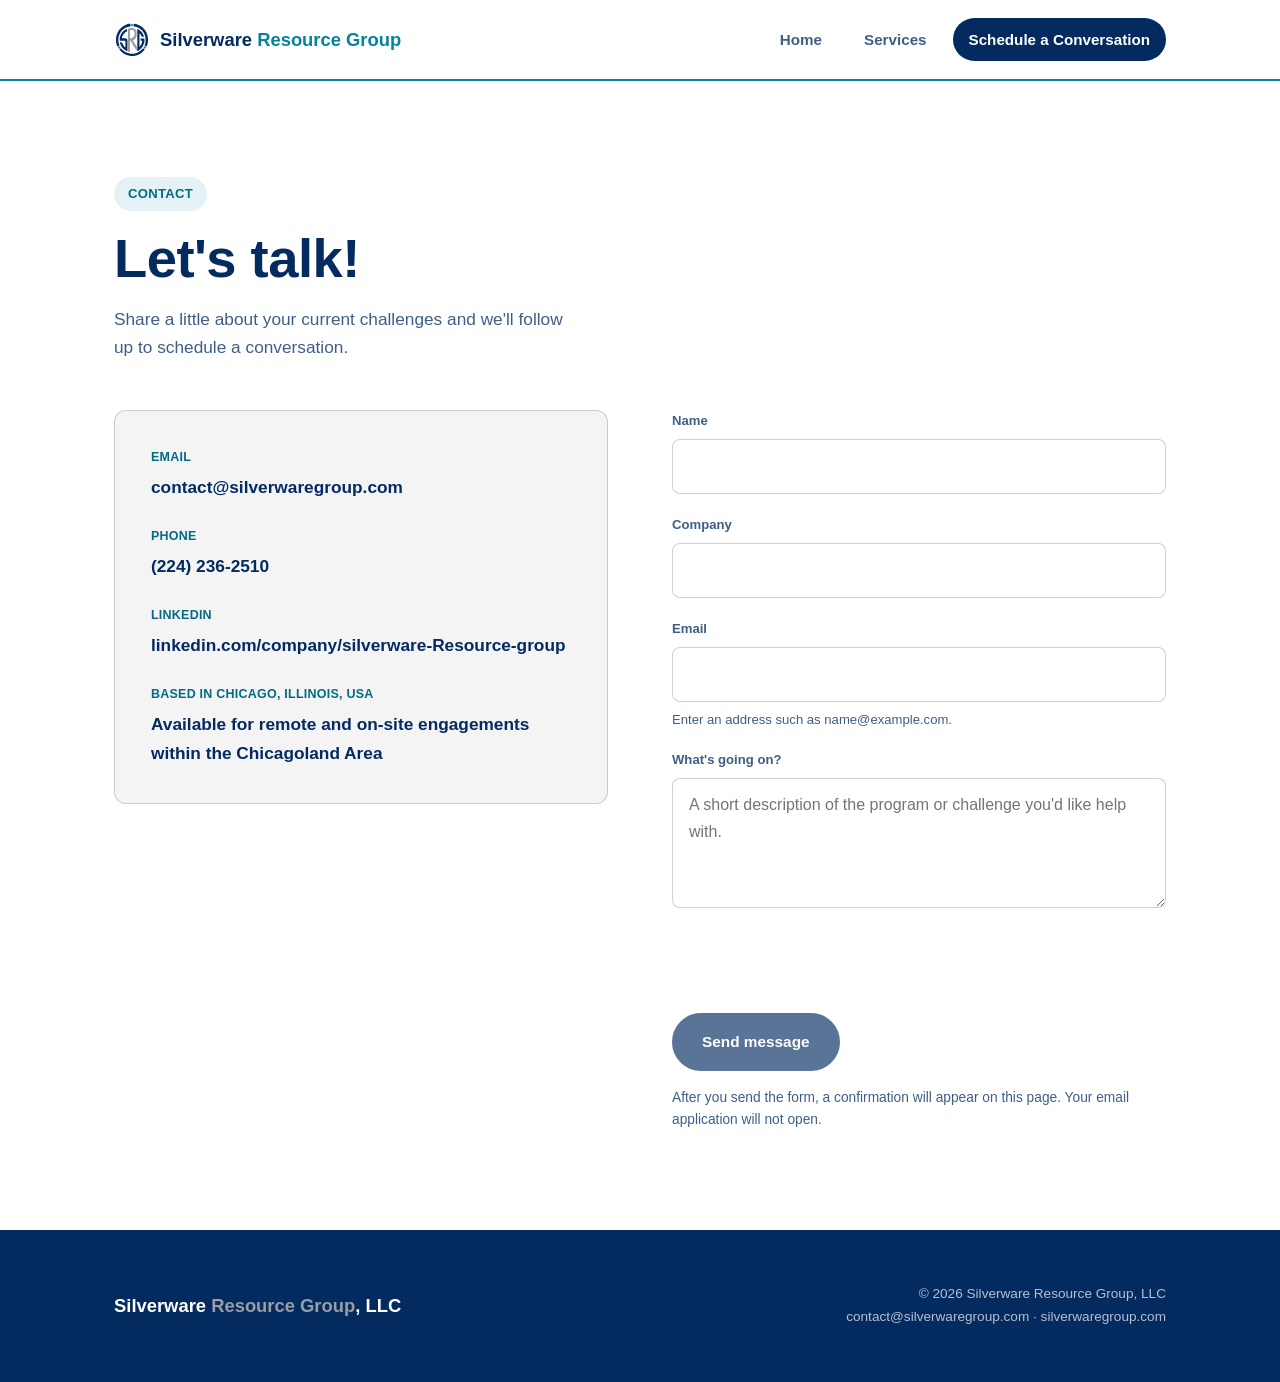
==== commit b82a6e66: "Adjusted some wording and formatting" ====
--- a/contact/index.html
+++ b/contact/index.html
@@ -32,7 +32,7 @@
     <ul class="nav-links" id="primary-navigation">
       <li><a href="../index.html">Home</a></li>
       <li><a href="../services/">Services</a></li>
-      <li><a href="../contact/" aria-current="page">Contact Us</a></li>
+      <li><a href="../contact/" aria-current="page">Schedule a Conversation</a></li>
     </ul>
   </nav>
 </header>
--- a/styles/style.css
+++ b/styles/style.css
@@ -451,6 +451,241 @@
   border-radius: 999px;
 }
 
+.service-row-featured {
+  border: 2px solid var(--teal);
+  background: linear-gradient(135deg, var(--white) 0%, var(--teal-soft) 100%);
+}
+
+.service-kicker,
+.summary-label {
+  margin: 0 0 6px;
+  color: var(--teal-strong);
+  font-size: 0.78rem;
+  font-weight: 700;
+  letter-spacing: 0.04em;
+  text-transform: uppercase;
+}
+
+.service-actions {
+  display: flex;
+  flex-wrap: wrap;
+  gap: 10px 24px;
+  margin-top: 16px;
+}
+
+.text-link {
+  color: var(--teal-strong);
+  font-weight: 700;
+  text-decoration: underline;
+  text-decoration-thickness: 1px;
+  text-underline-offset: 4px;
+}
+
+.text-link:hover { color: var(--navy); }
+.text-link-secondary { color: var(--ink-soft); }
+
+/* -------------------------- Featured offering -------------------------- */
+
+.featured-service { background: var(--white); }
+
+.featured-service-grid {
+  display: grid;
+  grid-template-columns: 1.15fr 0.85fr;
+  gap: clamp(36px, 7vw, 76px);
+  align-items: center;
+}
+
+.featured-service h2,
+.content-section h2,
+.comparison-section h2,
+.download-panel h2 {
+  font-size: clamp(1.7rem, 2.8vw, 2.2rem);
+  line-height: 1.2;
+  margin: 0 0 14px;
+  color: var(--navy);
+}
+
+.featured-service p { color: var(--ink-soft); }
+.featured-service .featured-service-lede {
+  color: var(--navy);
+  font-size: 1.2rem;
+  font-weight: 700;
+  line-height: 1.45;
+}
+
+.featured-service-summary {
+  padding: clamp(26px, 4vw, 38px);
+  border: 1px solid var(--line);
+  border-top: 5px solid var(--teal);
+  border-radius: var(--radius);
+  background: var(--paper-soft);
+}
+
+.check-list,
+.signal-list {
+  list-style: none;
+  margin: 0;
+  padding: 0;
+}
+
+.check-list { display: grid; gap: 12px; }
+
+.check-list li,
+.signal-list li {
+  position: relative;
+  padding-left: 30px;
+  color: var(--ink-soft);
+}
+
+.check-list li::before {
+  content: "";
+  position: absolute;
+  left: 0;
+  top: 0.42em;
+  width: 14px;
+  height: 8px;
+  border-left: 3px solid var(--teal);
+  border-bottom: 3px solid var(--teal);
+  transform: rotate(-45deg);
+}
+
+/* ----------------------- Delivery Health Check page ----------------------- */
+
+.service-detail-hero { padding-bottom: clamp(48px, 7vw, 76px); }
+.service-detail-hero .hero-grid {
+  grid-template-areas:
+    "eyebrow ."
+    "copy image";
+  row-gap: 0;
+  align-items: start;
+}
+.service-detail-eyebrow { grid-area: eyebrow; justify-self: start; }
+.service-detail-copy { grid-area: copy; min-width: 0; }
+.service-detail-hero .lede + .lede { margin-top: -18px; }
+.service-detail-hero p.lede { max-width: none; }
+.service-detail-hero .btn-row { flex-wrap: nowrap; }
+.service-detail-hero .btn { padding-inline: 22px; white-space: nowrap; }
+
+.service-detail-image {
+  grid-area: image;
+  position: relative;
+  min-width: 0;
+  margin: 0;
+  border-radius: var(--radius);
+  overflow: hidden;
+  background: var(--navy);
+  box-shadow: 0 20px 45px -18px rgba(3, 43, 96, 0.34);
+}
+
+.service-detail-image::after {
+  content: "";
+  position: absolute;
+  inset: 0;
+  pointer-events: none;
+  background: linear-gradient(145deg, rgba(3, 43, 96, 0.10), rgba(4, 131, 157, 0.04));
+}
+
+.service-detail-image img {
+  display: block;
+  width: 100%;
+  aspect-ratio: 4 / 3;
+  object-fit: cover;
+  object-position: center;
+}
+
+.content-section { background: var(--white); }
+.content-section-alt { background: var(--paper-soft); }
+
+.two-column-content {
+  display: grid;
+  grid-template-columns: 0.9fr 1.1fr;
+  gap: clamp(36px, 7vw, 76px);
+  align-items: start;
+}
+
+.two-column-content > div > p { color: var(--ink-soft); }
+.signal-list { display: grid; gap: 14px; }
+
+.signal-list li {
+  padding: 16px 18px 16px 50px;
+  border: 1px solid var(--line);
+  border-radius: 10px;
+  background: var(--white);
+}
+
+.signal-list li::before {
+  content: "";
+  position: absolute;
+  left: 20px;
+  top: 22px;
+  width: 10px;
+  height: 10px;
+  border-radius: 50%;
+  background: var(--teal);
+  box-shadow: 0 0 0 5px var(--teal-soft);
+}
+
+.scope-grid,
+.comparison-grid {
+  display: grid;
+  grid-template-columns: repeat(2, minmax(0, 1fr));
+  gap: 22px;
+}
+
+.scope-card,
+.comparison-card {
+  padding: 28px;
+  border: 1px solid var(--line);
+  border-radius: var(--radius);
+  background: var(--white);
+}
+
+.scope-card h3,
+.comparison-card h3 {
+  margin: 0 0 14px;
+  color: var(--navy);
+  font-size: 1.18rem;
+  line-height: 1.3;
+}
+
+.scope-card p { margin: 0; color: var(--ink-soft); }
+.scope-card .scope-number {
+  display: block;
+  margin-bottom: 8px;
+  color: var(--teal-strong);
+  font-size: 1.8rem;
+  font-weight: 700;
+  line-height: 1;
+}
+
+.comparison-section { background: var(--white); }
+.comparison-card.is-not { background: var(--paper-soft); }
+.comparison-card .check-list { gap: 14px; }
+.comparison-card.is-not .check-list li::before {
+  width: 14px;
+  height: 14px;
+  border: 0;
+  background:
+    linear-gradient(45deg, transparent 43%, var(--silver) 43%, var(--silver) 57%, transparent 57%),
+    linear-gradient(-45deg, transparent 43%, var(--silver) 43%, var(--silver) 57%, transparent 57%);
+  transform: none;
+}
+
+.download-section { background: var(--paper-soft); }
+.download-panel {
+  display: grid;
+  grid-template-columns: 1fr auto;
+  gap: 32px;
+  align-items: center;
+  padding: clamp(28px, 5vw, 48px);
+  border-radius: var(--radius);
+  background: var(--white);
+  border: 1px solid var(--line);
+  border-left: 6px solid var(--teal);
+}
+
+.download-panel p { margin: 0; color: var(--ink-soft); max-width: 68ch; }
+
 /* ---------------------------------- CTA band ---------------------------------- */
 
 .cta-band {
@@ -632,6 +867,10 @@
 
 /* ---------------------------------- Responsive ---------------------------------- */
 
+@media (min-width: 901px) and (max-width: 1100px) {
+  .service-detail-hero .btn-row { flex-wrap: wrap; }
+}
+
 @media (max-width: 1000px) {
   .pillars { gap: 22px; }
   .pillar { padding: 24px 20px; }
@@ -656,6 +895,24 @@
   .contact-grid { grid-template-columns: 1fr; }
   .contact-card { max-width: none; }
 
+  .featured-service-grid,
+  .two-column-content { grid-template-columns: 1fr; }
+
+  .service-detail-hero .hero-grid {
+    grid-template-areas:
+      "image"
+      "eyebrow"
+      "copy";
+  }
+
+  .service-detail-image { margin-bottom: 32px; }
+  .service-detail-image img {
+    aspect-ratio: 16 / 9;
+    max-height: 380px;
+  }
+
+  .download-panel { grid-template-columns: 1fr; }
+
   .footer-meta { text-align: left; }
 }
 
@@ -738,6 +995,8 @@
 @media (max-width: 620px) {
   .pillars { grid-template-columns: 1fr; }
 
+  .service-detail-hero .btn-row { flex-wrap: wrap; }
+
   .btn-row {
     align-items: stretch;
     gap: 12px;
@@ -764,6 +1023,12 @@
 
   .contact-card { padding: 24px; }
   .contact-grid > * { min-width: 0; }
+
+  .scope-grid,
+  .comparison-grid { grid-template-columns: 1fr; }
+
+  .scope-card,
+  .comparison-card { padding: 24px 22px; }
 }
 
 @media (max-width: 430px) {
@@ -773,6 +1038,11 @@
   .brand { font-size: 1rem; }
 
   .hero-art img { max-height: 300px; }
+
+  .service-detail-image img {
+    aspect-ratio: 4 / 3;
+    max-height: 300px;
+  }
 
   .eyebrow {
     font-size: 0.74rem;
